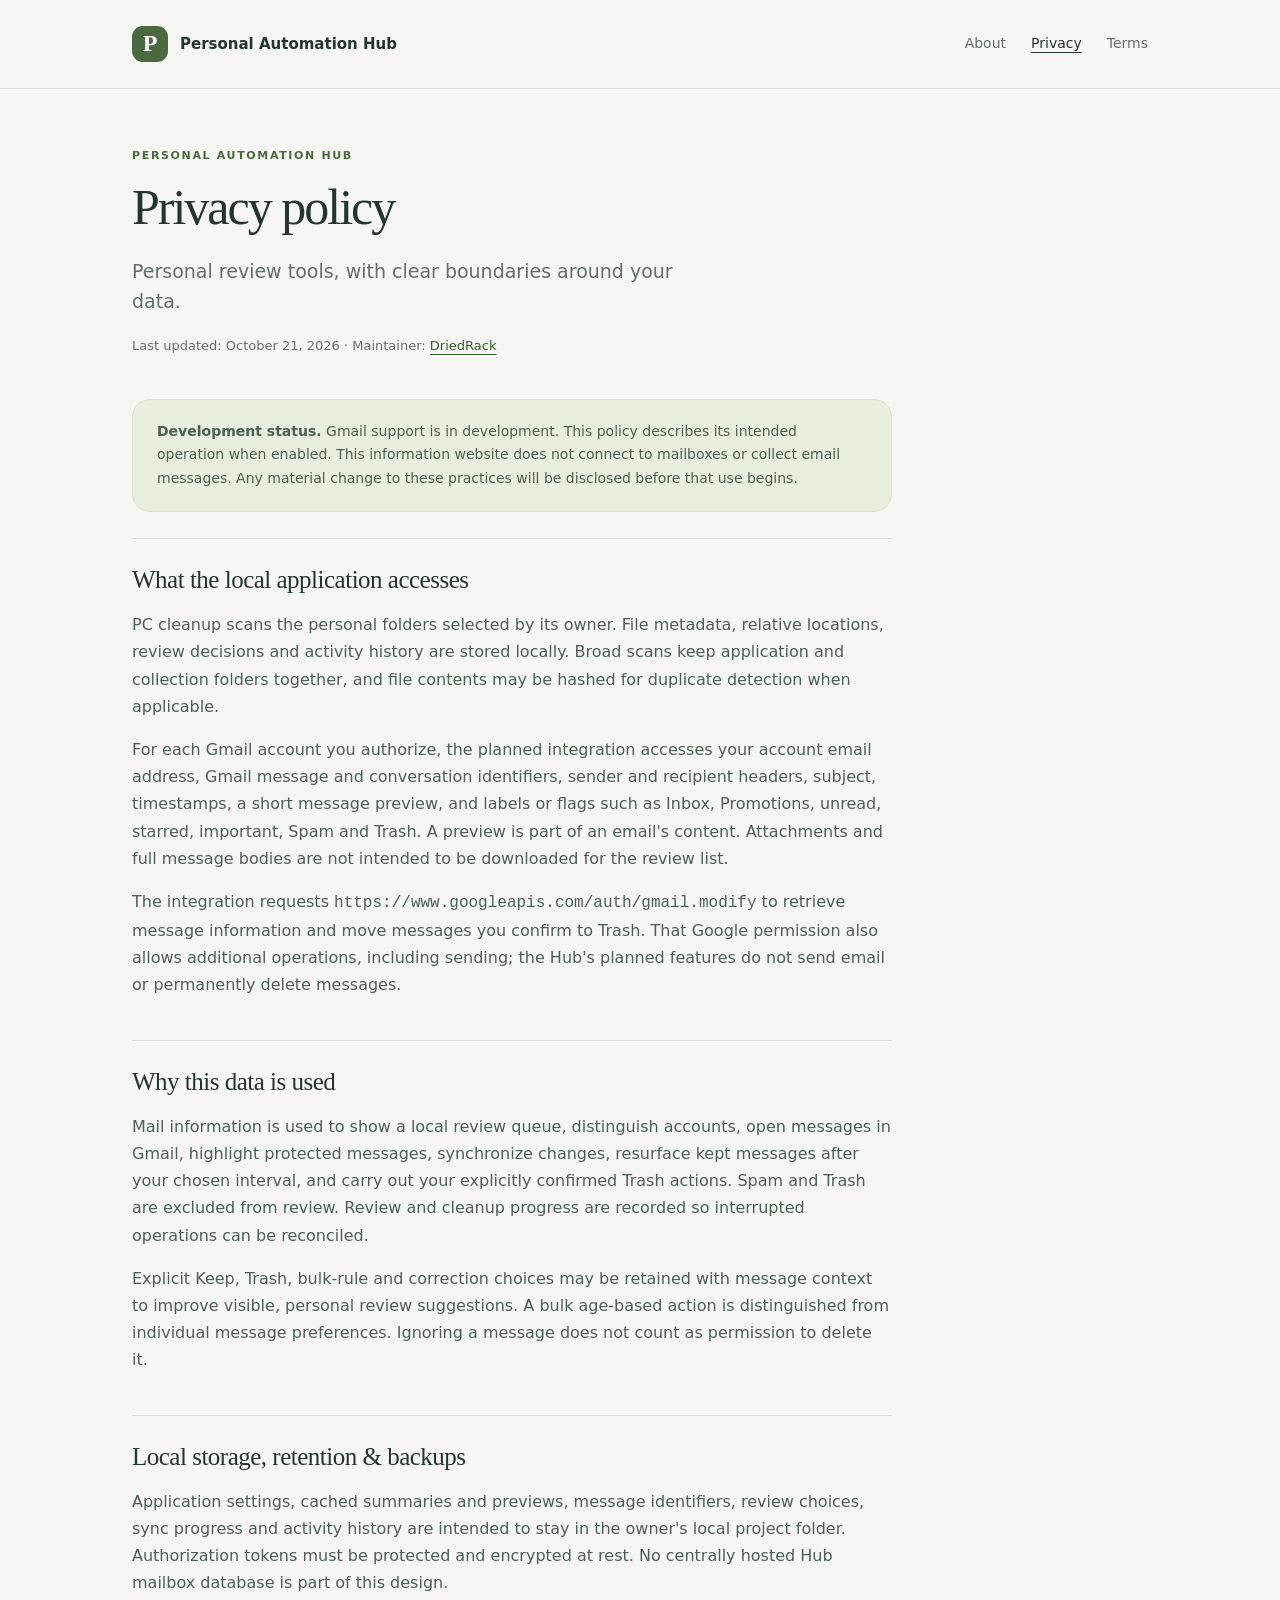
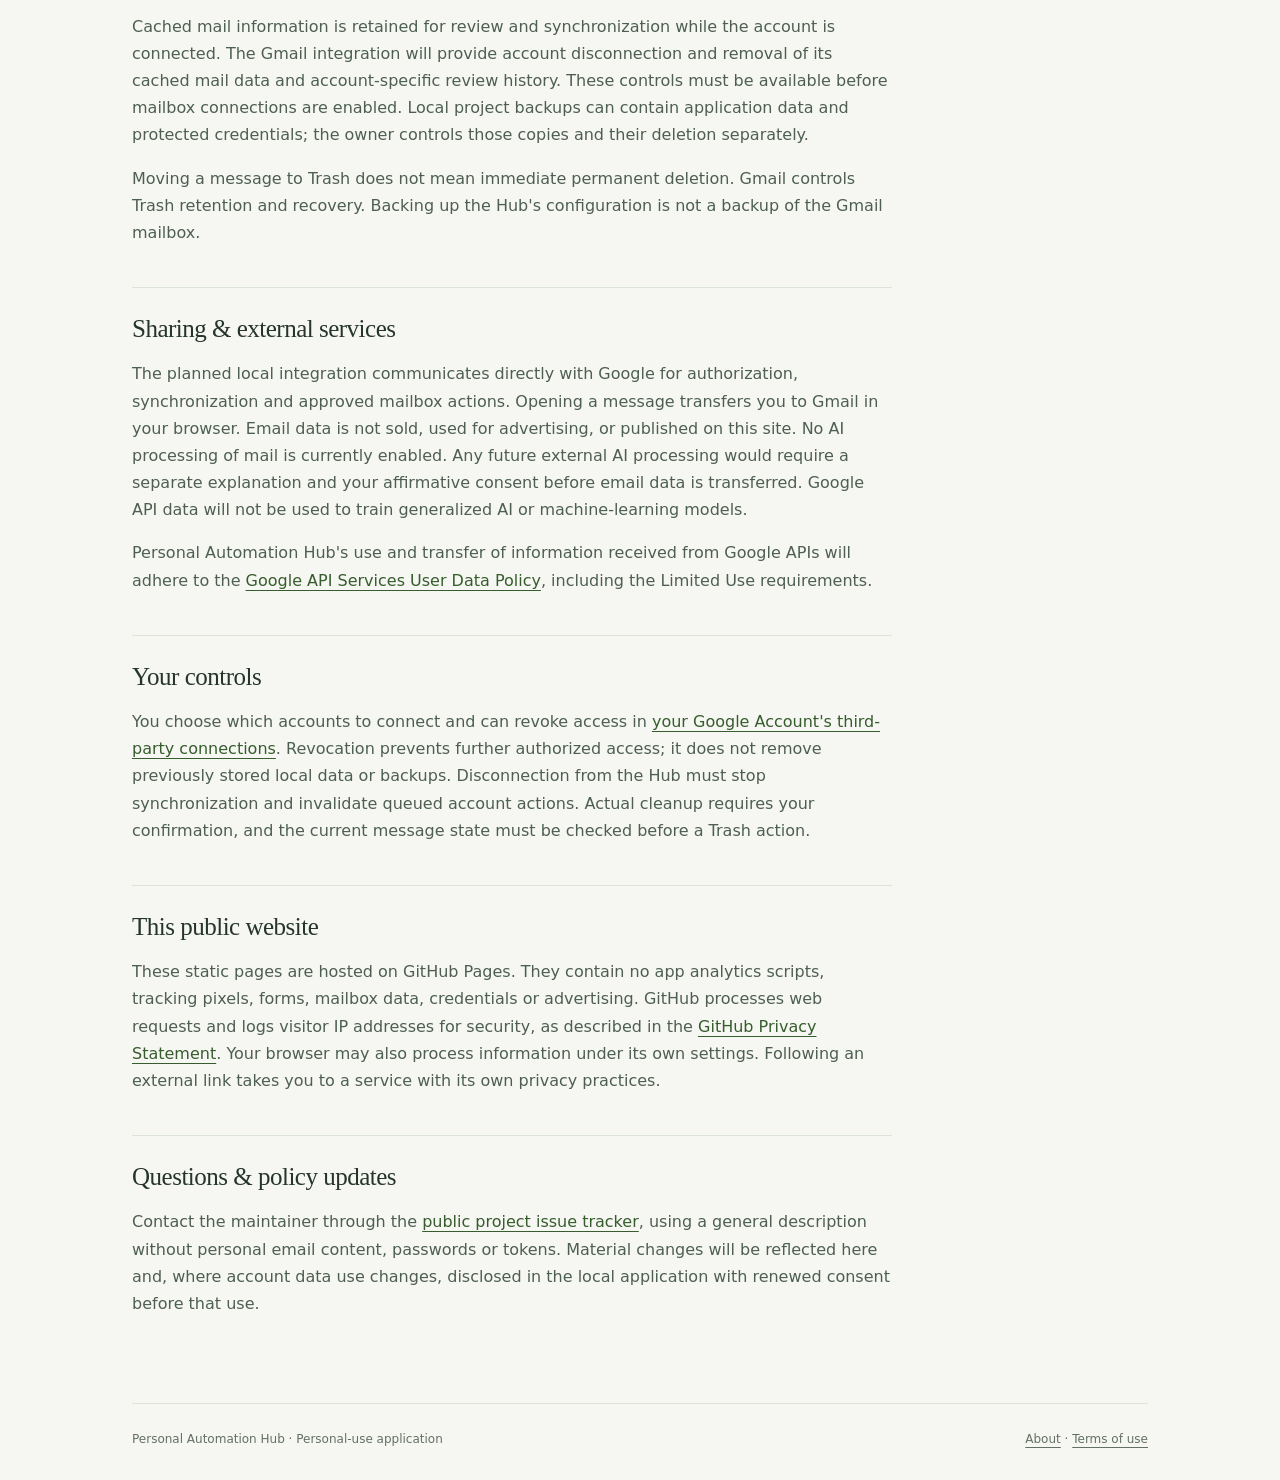
==== privacy.html @ 48021e58 "Publish Personal Automation Hub information, privacy and terms pages" ====
<!doctype html>
<html lang="en"><head><meta charset="utf-8"><meta name="viewport" content="width=device-width,initial-scale=1"><meta name="robots" content="noindex,follow"><meta name="description" content="Personal Automation Hub privacy policy and planned Gmail data practices."><title>Privacy policy · Personal Automation Hub</title><link rel="stylesheet" href="site.css"></head>
<body><a class="skip" href="#main">Skip to content</a><header><div class="shell topbar"><a class="brand" href="index.html"><span class="mark" aria-hidden="true">P</span>Personal Automation Hub</a><nav aria-label="Main navigation"><a href="index.html">About</a><a href="privacy.html" aria-current="page">Privacy</a><a href="terms.html">Terms</a></nav></div></header>
<main id="main" class="shell"><div class="policy-intro"><div class="eyebrow">Personal Automation Hub</div><h1>Privacy policy</h1><p class="lead">Personal review tools, with clear boundaries around your data.</p><p class="small">Last updated: October 21, 2026 · Maintainer: <a href="https://github.com/DriedRack">DriedRack</a></p></div><article class="policy" aria-label="Privacy policy"><div class="note"><p><strong>Development status.</strong> Gmail support is in development. This policy describes its intended operation when enabled. This information website does not connect to mailboxes or collect email messages. Any material change to these practices will be disclosed before that use begins.</p></div>
<section><h2>What the local application accesses</h2><p>PC cleanup scans the personal folders selected by its owner. File metadata, relative locations, review decisions and activity history are stored locally. Broad scans keep application and collection folders together, and file contents may be hashed for duplicate detection when applicable.</p><p>For each Gmail account you authorize, the planned integration accesses your account email address, Gmail message and conversation identifiers, sender and recipient headers, subject, timestamps, a short message preview, and labels or flags such as Inbox, Promotions, unread, starred, important, Spam and Trash. A preview is part of an email's content. Attachments and full message bodies are not intended to be downloaded for the review list.</p><p>The integration requests <code>https://www.googleapis.com/auth/gmail.modify</code> to retrieve message information and move messages you confirm to Trash. That Google permission also allows additional operations, including sending; the Hub's planned features do not send email or permanently delete messages.</p></section>
<section><h2>Why this data is used</h2><p>Mail information is used to show a local review queue, distinguish accounts, open messages in Gmail, highlight protected messages, synchronize changes, resurface kept messages after your chosen interval, and carry out your explicitly confirmed Trash actions. Spam and Trash are excluded from review. Review and cleanup progress are recorded so interrupted operations can be reconciled.</p><p>Explicit Keep, Trash, bulk-rule and correction choices may be retained with message context to improve visible, personal review suggestions. A bulk age-based action is distinguished from individual message preferences. Ignoring a message does not count as permission to delete it.</p></section>
<section><h2>Local storage, retention &amp; backups</h2><p>Application settings, cached summaries and previews, message identifiers, review choices, sync progress and activity history are intended to stay in the owner's local project folder. Authorization tokens must be protected and encrypted at rest. No centrally hosted Hub mailbox database is part of this design.</p><p>Cached mail information is retained for review and synchronization while the account is connected. The Gmail integration will provide account disconnection and removal of its cached mail data and account-specific review history. These controls must be available before mailbox connections are enabled. Local project backups can contain application data and protected credentials; the owner controls those copies and their deletion separately.</p><p>Moving a message to Trash does not mean immediate permanent deletion. Gmail controls Trash retention and recovery. Backing up the Hub's configuration is not a backup of the Gmail mailbox.</p></section>
<section><h2>Sharing &amp; external services</h2><p>The planned local integration communicates directly with Google for authorization, synchronization and approved mailbox actions. Opening a message transfers you to Gmail in your browser. Email data is not sold, used for advertising, or published on this site. No AI processing of mail is currently enabled. Any future external AI processing would require a separate explanation and your affirmative consent before email data is transferred. Google API data will not be used to train generalized AI or machine-learning models.</p><p>Personal Automation Hub's use and transfer of information received from Google APIs will adhere to the <a href="https://developers.google.com/terms/api-services-user-data-policy">Google API Services User Data Policy</a>, including the Limited Use requirements.</p></section>
<section><h2>Your controls</h2><p>You choose which accounts to connect and can revoke access in <a href="https://myaccount.google.com/connections">your Google Account's third-party connections</a>. Revocation prevents further authorized access; it does not remove previously stored local data or backups. Disconnection from the Hub must stop synchronization and invalidate queued account actions. Actual cleanup requires your confirmation, and the current message state must be checked before a Trash action.</p></section>
<section><h2>This public website</h2><p>These static pages are hosted on GitHub Pages. They contain no app analytics scripts, tracking pixels, forms, mailbox data, credentials or advertising. GitHub processes web requests and logs visitor IP addresses for security, as described in the <a href="https://docs.github.com/en/site-policy/privacy-policies/github-general-privacy-statement">GitHub Privacy Statement</a>. Your browser may also process information under its own settings. Following an external link takes you to a service with its own privacy practices.</p></section>
<section><h2>Questions &amp; policy updates</h2><p>Contact the maintainer through the <a href="https://github.com/DriedRack/hub-info/issues">public project issue tracker</a>, using a general description without personal email content, passwords or tokens. Material changes will be reflected here and, where account data use changes, disclosed in the local application with renewed consent before that use.</p></section></article></main><footer class="shell"><div class="foot"><span>Personal Automation Hub · Personal-use application</span><span><a href="index.html">About</a> · <a href="terms.html">Terms of use</a></span></div></footer></body></html>
---- site.css ----
:root{color-scheme:light;--paper:#f6f7f2;--ink:#26352b;--muted:#637065;--line:#dce3d8;--green:#4b6940;--soft:#e9efdf;--white:#fff;--serif:Georgia,'Times New Roman',serif}
*{box-sizing:border-box}body{margin:0;background:var(--paper);color:var(--ink);font:16px/1.7 system-ui,-apple-system,'Segoe UI',sans-serif}a{color:#375c2d;text-underline-offset:4px}a:hover{color:#1a3813}a:focus-visible{outline:3px solid #6f8b53;outline-offset:5px;border-radius:3px}.skip{position:absolute;left:16px;top:-100px;padding:8px;background:#fff;z-index:2}.skip:focus{top:10px}.shell{max-width:1080px;margin:auto;padding:0 32px}header{border-bottom:1px solid var(--line)}.topbar{min-height:88px;display:flex;align-items:center;justify-content:space-between;gap:24px}.brand{display:flex;align-items:center;gap:12px;text-decoration:none;color:var(--ink);font-weight:650;font-size:15px;line-height:1.4}.mark{background:var(--green);color:#fff;width:36px;height:36px;display:grid;place-items:center;border-radius:11px;font-family:var(--serif);font-size:24px}nav{display:flex;gap:25px;flex-wrap:wrap;font-size:14px}nav a{color:var(--muted);text-decoration:none}nav a[aria-current=page]{color:var(--ink);text-decoration:underline}.eyebrow{font-size:11px;font-weight:700;letter-spacing:.15em;text-transform:uppercase;color:var(--green)}.hero{padding:78px 0 64px;display:grid;grid-template-columns:1.5fr 1fr;gap:60px;align-items:center}h1{font-family:var(--serif);font-weight:400;letter-spacing:-.04em;line-height:1.08;font-size:64px;margin:18px 0 22px}h2{font-family:var(--serif);font-size:29px;font-weight:400;letter-spacing:-.02em;line-height:1.25;margin:0 0 16px}h3{font-size:16px;margin:0 0 8px}.lead{font-size:19px;line-height:1.6;color:var(--muted);max-width:570px}.note{background:var(--soft);padding:30px;border-radius:18px;border:1px solid #dbe4cf}.note p{font-size:14px;color:#536448;margin:12px 0 0}.stamp{display:inline-block;font-size:11px;font-weight:650;border:1px solid #c8d6bb;border-radius:50px;padding:4px 12px;letter-spacing:.04em}.facts{margin:0;padding:0;list-style:none}.facts li{padding:16px 0;border-bottom:1px solid #cfdbc4;font-size:15px}.facts li:last-child{border-bottom:0;padding-bottom:0}.facts span{display:block;color:var(--muted);font-size:13px;margin-top:2px}.sections{display:grid;grid-template-columns:1fr 1fr;gap:48px;padding:36px 0 54px;border-top:1px solid var(--line)}.sections p{color:var(--muted);font-size:15px}.small{font-size:13px;color:var(--muted)}.status{display:inline-block;background:var(--soft);color:var(--green);padding:3px 9px;border-radius:6px;font:600 10px/1.8 system-ui;letter-spacing:.04em;vertical-align:middle;margin-left:7px}.policy-intro{padding:58px 0 28px;max-width:760px}.policy-intro h1{font-size:50px;margin-top:14px}.policy{max-width:760px;padding-bottom:45px}.policy section{padding:25px 0;border-top:1px solid var(--line)}.policy h2{font-size:25px}.policy p,.policy li{color:#4e5f52}.policy ul{padding-left:23px}.policy .note{padding:20px 24px;margin:0 0 26px}.policy .note p{margin:0}.foot{display:flex;justify-content:space-between;gap:22px;padding:25px 0 32px;border-top:1px solid var(--line);font-size:12px;color:var(--muted)}.foot a{color:var(--muted)}
@media(max-width:720px){.shell{padding:0 22px}.topbar{padding:20px 0;align-items:flex-start;flex-direction:column;gap:16px}nav{gap:20px}.hero{grid-template-columns:1fr;gap:26px;padding:43px 0}.hero h1{font-size:45px}.lead{font-size:17px}.note{padding:24px}.sections{grid-template-columns:1fr;gap:23px;padding:30px 0}.policy-intro{padding-top:35px}.policy-intro h1{font-size:40px}.foot{flex-direction:column;gap:8px}}
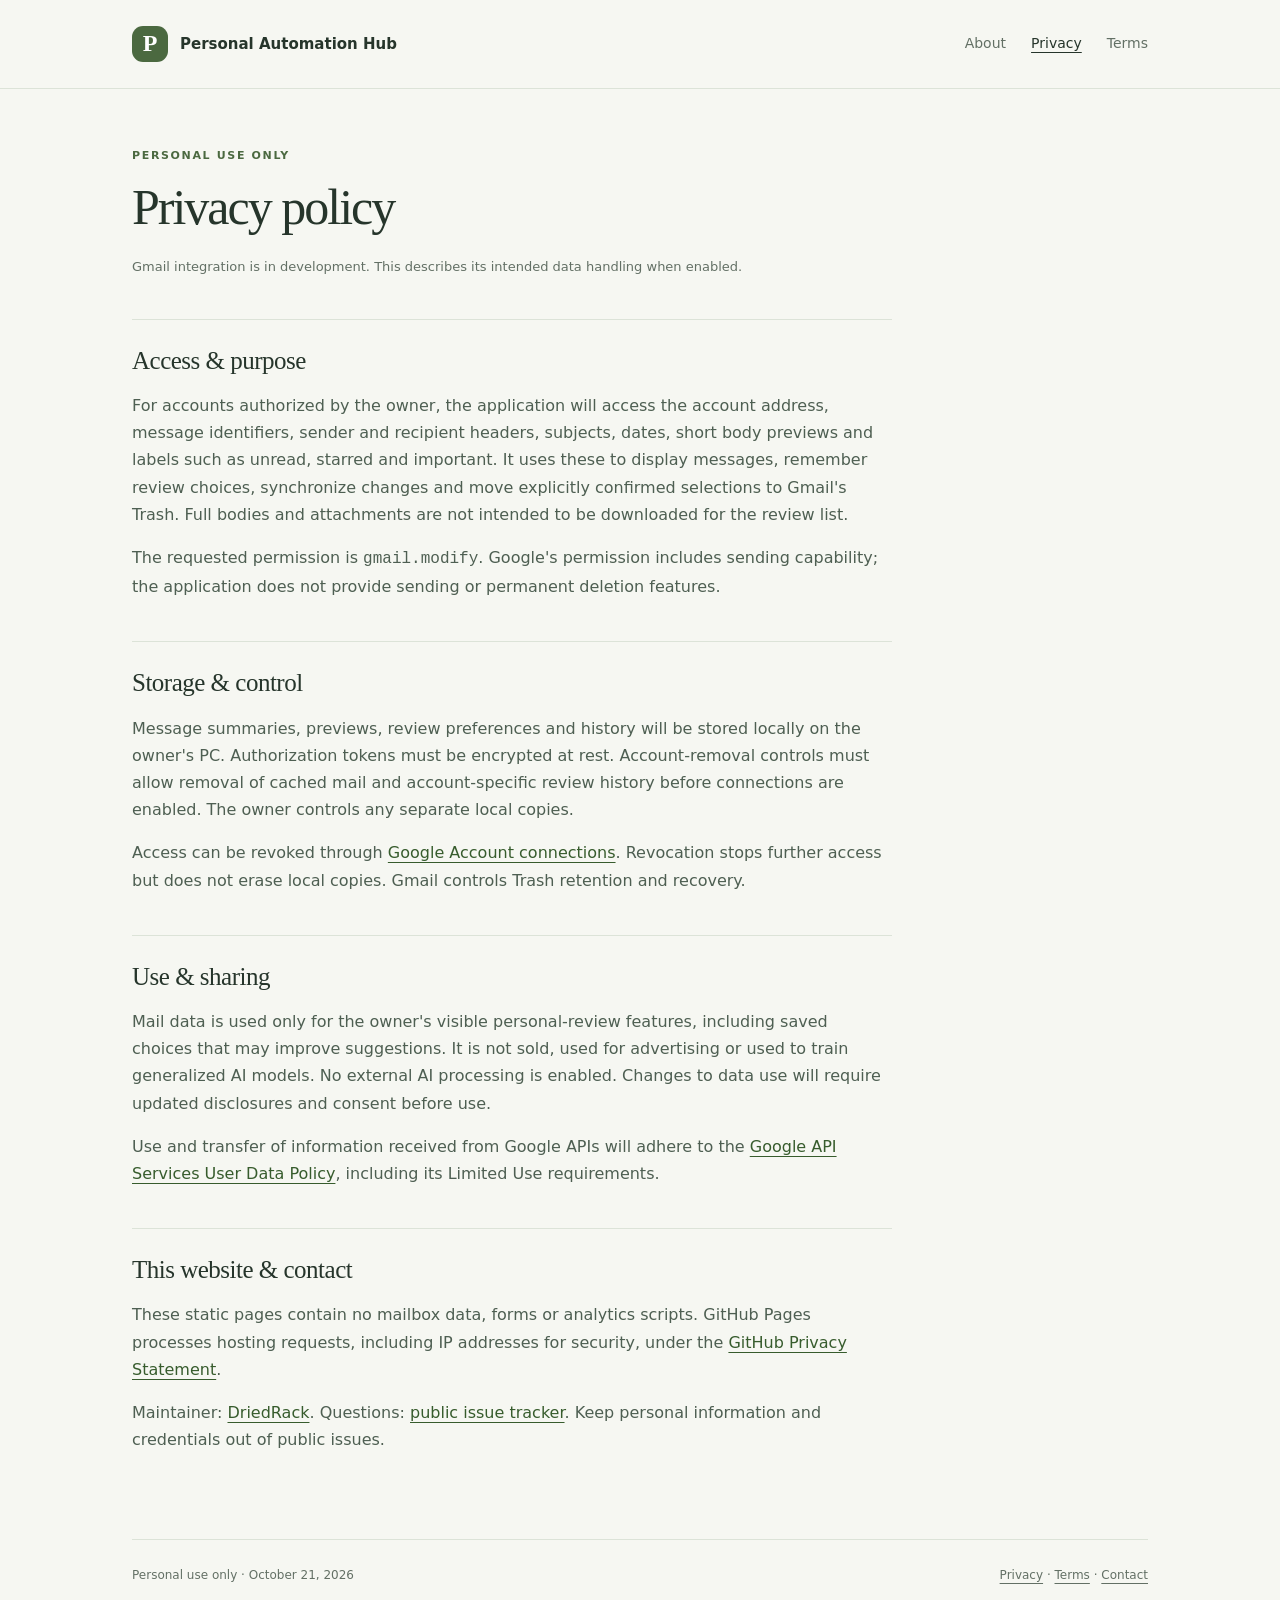
==== commit 26c708a6: "Reduce public pages to minimal personal-use Gmail information" ====
--- a/privacy.html
+++ b/privacy.html
@@ -1,11 +1,9 @@
 <!doctype html>
-<html lang="en"><head><meta charset="utf-8"><meta name="viewport" content="width=device-width,initial-scale=1"><meta name="robots" content="noindex,follow"><meta name="description" content="Personal Automation Hub privacy policy and planned Gmail data practices."><title>Privacy policy · Personal Automation Hub</title><link rel="stylesheet" href="site.css"></head>
+<html lang="en"><head><meta charset="utf-8"><meta name="viewport" content="width=device-width,initial-scale=1"><meta name="robots" content="noindex,follow"><meta name="description" content="Personal-use Gmail review application information and privacy."><title>Privacy policy · Personal Automation Hub</title><link rel="stylesheet" href="site.css"></head>
 <body><a class="skip" href="#main">Skip to content</a><header><div class="shell topbar"><a class="brand" href="index.html"><span class="mark" aria-hidden="true">P</span>Personal Automation Hub</a><nav aria-label="Main navigation"><a href="index.html">About</a><a href="privacy.html" aria-current="page">Privacy</a><a href="terms.html">Terms</a></nav></div></header>
-<main id="main" class="shell"><div class="policy-intro"><div class="eyebrow">Personal Automation Hub</div><h1>Privacy policy</h1><p class="lead">Personal review tools, with clear boundaries around your data.</p><p class="small">Last updated: October 21, 2026 · Maintainer: <a href="https://github.com/DriedRack">DriedRack</a></p></div><article class="policy" aria-label="Privacy policy"><div class="note"><p><strong>Development status.</strong> Gmail support is in development. This policy describes its intended operation when enabled. This information website does not connect to mailboxes or collect email messages. Any material change to these practices will be disclosed before that use begins.</p></div>
-<section><h2>What the local application accesses</h2><p>PC cleanup scans the personal folders selected by its owner. File metadata, relative locations, review decisions and activity history are stored locally. Broad scans keep application and collection folders together, and file contents may be hashed for duplicate detection when applicable.</p><p>For each Gmail account you authorize, the planned integration accesses your account email address, Gmail message and conversation identifiers, sender and recipient headers, subject, timestamps, a short message preview, and labels or flags such as Inbox, Promotions, unread, starred, important, Spam and Trash. A preview is part of an email's content. Attachments and full message bodies are not intended to be downloaded for the review list.</p><p>The integration requests <code>https://www.googleapis.com/auth/gmail.modify</code> to retrieve message information and move messages you confirm to Trash. That Google permission also allows additional operations, including sending; the Hub's planned features do not send email or permanently delete messages.</p></section>
-<section><h2>Why this data is used</h2><p>Mail information is used to show a local review queue, distinguish accounts, open messages in Gmail, highlight protected messages, synchronize changes, resurface kept messages after your chosen interval, and carry out your explicitly confirmed Trash actions. Spam and Trash are excluded from review. Review and cleanup progress are recorded so interrupted operations can be reconciled.</p><p>Explicit Keep, Trash, bulk-rule and correction choices may be retained with message context to improve visible, personal review suggestions. A bulk age-based action is distinguished from individual message preferences. Ignoring a message does not count as permission to delete it.</p></section>
-<section><h2>Local storage, retention &amp; backups</h2><p>Application settings, cached summaries and previews, message identifiers, review choices, sync progress and activity history are intended to stay in the owner's local project folder. Authorization tokens must be protected and encrypted at rest. No centrally hosted Hub mailbox database is part of this design.</p><p>Cached mail information is retained for review and synchronization while the account is connected. The Gmail integration will provide account disconnection and removal of its cached mail data and account-specific review history. These controls must be available before mailbox connections are enabled. Local project backups can contain application data and protected credentials; the owner controls those copies and their deletion separately.</p><p>Moving a message to Trash does not mean immediate permanent deletion. Gmail controls Trash retention and recovery. Backing up the Hub's configuration is not a backup of the Gmail mailbox.</p></section>
-<section><h2>Sharing &amp; external services</h2><p>The planned local integration communicates directly with Google for authorization, synchronization and approved mailbox actions. Opening a message transfers you to Gmail in your browser. Email data is not sold, used for advertising, or published on this site. No AI processing of mail is currently enabled. Any future external AI processing would require a separate explanation and your affirmative consent before email data is transferred. Google API data will not be used to train generalized AI or machine-learning models.</p><p>Personal Automation Hub's use and transfer of information received from Google APIs will adhere to the <a href="https://developers.google.com/terms/api-services-user-data-policy">Google API Services User Data Policy</a>, including the Limited Use requirements.</p></section>
-<section><h2>Your controls</h2><p>You choose which accounts to connect and can revoke access in <a href="https://myaccount.google.com/connections">your Google Account's third-party connections</a>. Revocation prevents further authorized access; it does not remove previously stored local data or backups. Disconnection from the Hub must stop synchronization and invalidate queued account actions. Actual cleanup requires your confirmation, and the current message state must be checked before a Trash action.</p></section>
-<section><h2>This public website</h2><p>These static pages are hosted on GitHub Pages. They contain no app analytics scripts, tracking pixels, forms, mailbox data, credentials or advertising. GitHub processes web requests and logs visitor IP addresses for security, as described in the <a href="https://docs.github.com/en/site-policy/privacy-policies/github-general-privacy-statement">GitHub Privacy Statement</a>. Your browser may also process information under its own settings. Following an external link takes you to a service with its own privacy practices.</p></section>
-<section><h2>Questions &amp; policy updates</h2><p>Contact the maintainer through the <a href="https://github.com/DriedRack/hub-info/issues">public project issue tracker</a>, using a general description without personal email content, passwords or tokens. Material changes will be reflected here and, where account data use changes, disclosed in the local application with renewed consent before that use.</p></section></article></main><footer class="shell"><div class="foot"><span>Personal Automation Hub · Personal-use application</span><span><a href="index.html">About</a> · <a href="terms.html">Terms of use</a></span></div></footer></body></html>
+<main id="main" class="shell"><div class="policy-intro"><div class="eyebrow">Personal use only</div><h1>Privacy policy</h1><p class="small">Gmail integration is in development. This describes its intended data handling when enabled.</p></div><article class="policy">
+<section><h2>Access &amp; purpose</h2><p>For accounts authorized by the owner, the application will access the account address, message identifiers, sender and recipient headers, subjects, dates, short body previews and labels such as unread, starred and important. It uses these to display messages, remember review choices, synchronize changes and move explicitly confirmed selections to Gmail's Trash. Full bodies and attachments are not intended to be downloaded for the review list.</p><p>The requested permission is <code>gmail.modify</code>. Google's permission includes sending capability; the application does not provide sending or permanent deletion features.</p></section>
+<section><h2>Storage &amp; control</h2><p>Message summaries, previews, review preferences and history will be stored locally on the owner's PC. Authorization tokens must be encrypted at rest. Account-removal controls must allow removal of cached mail and account-specific review history before connections are enabled. The owner controls any separate local copies.</p><p>Access can be revoked through <a href="https://myaccount.google.com/connections">Google Account connections</a>. Revocation stops further access but does not erase local copies. Gmail controls Trash retention and recovery.</p></section>
+<section><h2>Use &amp; sharing</h2><p>Mail data is used only for the owner's visible personal-review features, including saved choices that may improve suggestions. It is not sold, used for advertising or used to train generalized AI models. No external AI processing is enabled. Changes to data use will require updated disclosures and consent before use.</p><p>Use and transfer of information received from Google APIs will adhere to the <a href="https://developers.google.com/terms/api-services-user-data-policy">Google API Services User Data Policy</a>, including its Limited Use requirements.</p></section>
+<section><h2>This website &amp; contact</h2><p>These static pages contain no mailbox data, forms or analytics scripts. GitHub Pages processes hosting requests, including IP addresses for security, under the <a href="https://docs.github.com/en/site-policy/privacy-policies/github-general-privacy-statement">GitHub Privacy Statement</a>.</p><p>Maintainer: <a href="https://github.com/DriedRack">DriedRack</a>. Questions: <a href="https://github.com/DriedRack/hub-info/issues">public issue tracker</a>. Keep personal information and credentials out of public issues.</p></section></article></main>
+<footer class="shell"><div class="foot"><span>Personal use only · October 21, 2026</span><span><a href="privacy.html">Privacy</a> · <a href="terms.html">Terms</a> · <a href="https://github.com/DriedRack/hub-info/issues">Contact</a></span></div></footer></body></html>
